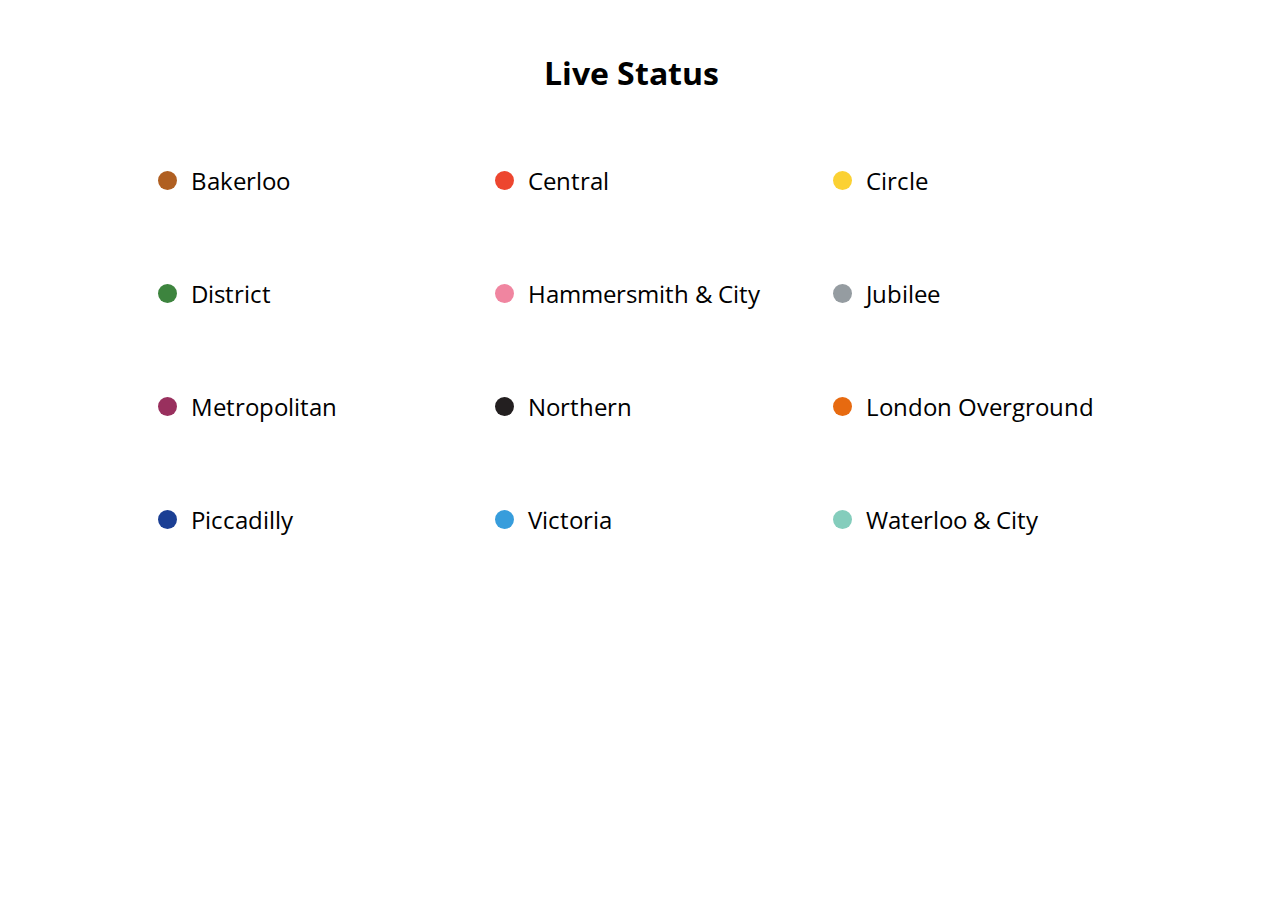
==== index.html @ aa016c88 "Flex display" ====
<!DOCTYPE html>
<html lang="en" dir="ltr">

<head>
  <title>Live Status</title>
  <meta charset="utf-8" />
  <link rel="stylesheet" type="text/css" href="css/stylesheet.css">
  <script type="text/javascript" src="https://cdnjs.cloudflare.com/ajax/libs/jquery/3.4.1/jquery.min.js"></script>
  <script type="text/javascript" src="https://cdnjs.cloudflare.com/ajax/libs/jquery-compat/3.0.0-alpha1/jquery.min.js"></script>
  <script src="js/scripts.js"></script>
  <link href="https://fonts.googleapis.com/css?family=Open+Sans:400,800&display=swap" rel="stylesheet">
</head>

<body>

  <div class="logo-title">
    <img class="logo" src="images/logo.svg" alt="">
    <h1 class="text-centerd">Live Status</h1>
  </div>

<div class="tube-list">
  <div class="tube">
    <span class="bakerloo"></span>
    <h2 class="title">Bakerloo</h2>
    <h3 class="statusbakerloo"></h3>
  </div>
  <div class="tube">
    <span class="central"></span>
    <h2 class="title">Central</h2>
    <h3 class="statuscentral"></h3>
  </div>
  <div class="tube">
    <span class="circle"></span>
    <h2 class="title">Circle</h2>
    <h3 class="statuscircle"></h3>
  </div>
</div>


<div class="tube-list">
  <div class="tube">
    <span class="district"></span>
    <h2 class="title">District</h2>
    <h3 class="statusdistrict"></h3>
  </div>
  <div class="tube">
    <span class="hammersmith"></span>
    <h2 class="title">Hammersmith & City</h2>
    <h3 class="statushammersmith"></h3>
  </div>
  <div class="tube">
    <span class="jubilee"></span>
    <h2 class="title">Jubilee</h2>
    <h3 class="statusjubilee"></h3>
  </div>
</div>


<div class="tube-list">
  <div class="tube">
    <span class="metropolitan"></span>
    <h2 class="title">Metropolitan</h2>
    <h3 class="statusmetropolitan"></h3>
  </div>
  <div class="tube">
    <span class="northern"></span>
    <h2 class="title">Northern</h2>
    <h3 class="statusnorthern"></h3>
  </div>
  <div class="tube">
      <span class="overground"></span>
      <h2 class="title">London Overground</h2>
      <h3 class="statusoverground"></h3>
    </div>
</div>


<div class="tube-list">
  <div class="tube">
      <span class="piccadilly"></span>
      <h2 class="title">Piccadilly</h2>
      <h3 class="statuspiccadilly"></h3>
    </div>
  <div class="tube">
    <span class="victoria"></span>
    <h2 class="title">Victoria</h2>
    <h3 class="statusvictoria"></h3>
  </div>
  <div class="tube">
    <span class="waterloo"></span>
    <h2 class="title">Waterloo & City</h2>
    <h3 class="statuswaterloo"></h3>
  </div>
</div>





</body>
</html>
---- css/stylesheet.css ----
body {
  font-family: 'Open Sans', sans-serif;
}

.bakerloo {
  height: 19px;
  width: 19px;
  background-color: #B05F21;
  border-radius: 50%;
  display: inline-block;
  margin-right:10px;
}
.central {
  height: 19px;
  width: 19px;
  background-color: #ED462F;
  border-radius: 50%;
  display: inline-block;
  margin-right:10px;
}
.circle {
  height: 19px;
  width: 19px;
  background-color: #FBD133;
  border-radius: 50%;
  display: inline-block;
  margin-right:10px;
}
.district {
  height: 19px;
  width: 19px;
  background-color: #3D843E;
  border-radius: 50%;
  display: inline-block;
  margin-right:10px;
}
.elizabeth {
  height: 19px;
  width: 19px;
  background-color: #6950A1;
  border-radius: 50%;
  display: inline-block;
  margin-right:10px;
}
.hammersmith {
  height: 19px;
  width: 19px;
  background-color: #F085A0;
  border-radius: 50%;
  display: inline-block;
  margin-right:10px;
}
.jubilee {
  height: 19px;
  width: 19px;
  background-color: #959CA1;
  border-radius: 50%;
  display: inline-block;
  margin-right:10px;
}
.metropolitan {
  height: 19px;
  width: 19px;
  background-color: #99305E;
  border-radius: 50%;
  display: inline-block;
  margin-right:10px;
}
.northern {
  height: 19px;
  width: 19px;
  background-color: #231F20;
  border-radius: 50%;
  display: inline-block;
  margin-right:10px;
}
.overground {
  height: 19px;
  width: 19px;
  background-color: #E76A10;
  border-radius: 50%;
  display: inline-block;
  margin-right:10px;
}
.piccadilly {
  height: 19px;
  width: 19px;
  background-color: #1B3F94;
  border-radius: 50%;
  display: inline-block;
  margin-right:10px;
}
.victoria {
  height: 19px;
  width: 19px;
  background-color: #379DDC;
  border-radius: 50%;
  display: inline-block;
  margin-right:10px;
}
.waterloo {
  height: 19px;
  width: 19px;
  background-color: #84CDBC;
  border-radius: 50%;
  display: inline-block;
  margin-right:10px;
}

.title {
  display: inline-block;
  margin-bottom:0;
}

h2 {
  font-weight: 400;
}
h3 {
  margin-top: 10px;
  margin-bottom: 0;
}

.logo-title {
  width: 192px;;
  margin: 0 auto;
}


.logo {
height: 80px;
}

}

.text-centered {
  text-align: center;
}

.tube {
  width:33.33%;
  padding-left: 24px;
  padding-right: 24px;
}

.tube-list {
  display: flex;
  margin-top: 50px;
  margin-right: 10%;
  margin-left: 10%;
}
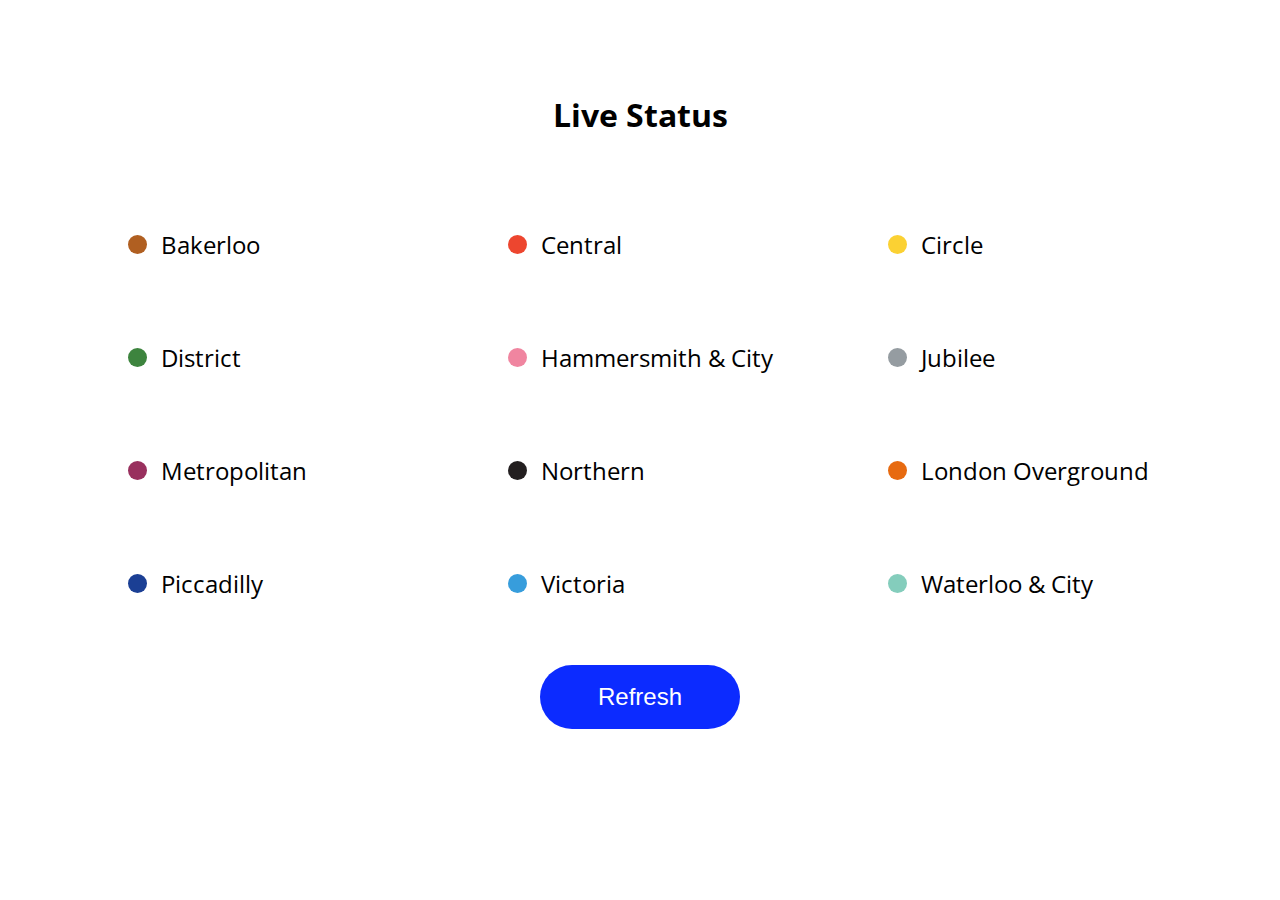
==== commit 2df8667c: "Grid and layout" ====
--- a/index.html
+++ b/index.html
@@ -12,90 +12,77 @@
 </head>
 
 <body>
-
-  <div class="logo-title">
+  <div class="logo-wrapper">
     <img class="logo" src="images/logo.svg" alt="">
-    <h1 class="text-centerd">Live Status</h1>
+  </div>
+  <h1 class="title">Live Status</h1>
+  <div class="tube-list">
+    <div class="tube">
+      <span class="bakerloo"></span>
+      <h2 class="tube-title">Bakerloo</h2>
+      <h3 class="statusbakerloo"></h3>
+    </div>
+    <div class="tube">
+      <span class="central"></span>
+      <h2 class="tube-title">Central</h2>
+      <h3 class="statuscentral"></h3>
+    </div>
+    <div class="tube">
+      <span class="circle"></span>
+      <h2 class="tube-title">Circle</h2>
+      <h3 class="statuscircle"></h3>
+    </div>
+    <div class="tube">
+      <span class="district"></span>
+      <h2 class="tube-title">District</h2>
+      <h3 class="statusdistrict"></h3>
+    </div>
+    <div class="tube">
+      <span class="hammersmith"></span>
+      <h2 class="tube-title">Hammersmith & City</h2>
+      <h3 class="statushammersmith"></h3>
+    </div>
+    <div class="tube">
+      <span class="jubilee"></span>
+      <h2 class="tube-title">Jubilee</h2>
+      <h3 class="statusjubilee"></h3>
+    </div>
+    <div class="tube">
+      <span class="metropolitan"></span>
+      <h2 class="tube-title">Metropolitan</h2>
+      <h3 class="statusmetropolitan"></h3>
+    </div>
+    <div class="tube">
+      <span class="northern"></span>
+      <h2 class="tube-title">Northern</h2>
+      <h3 class="statusnorthern"></h3>
+    </div>
+    <div class="tube">
+        <span class="overground"></span>
+        <h2 class="tube-title">London Overground</h2>
+        <h3 class="statusoverground"></h3>
+      </div>
+    <div class="tube">
+          <span class="piccadilly"></span>
+          <h2 class="tube-title">Piccadilly</h2>
+          <h3 class="statuspiccadilly"></h3>
+      </div>
+    <div class="tube">
+        <span class="victoria"></span>
+        <h2 class="tube-title">Victoria</h2>
+        <h3 class="statusvictoria"></h3>
+    </div>
+    <div class="tube">
+        <span class="waterloo"></span>
+        <h2 class="tube-title">Waterloo & City</h2>
+        <h3 class="statuswaterloo"></h3>
+    </div>
   </div>
 
-<div class="tube-list">
-  <div class="tube">
-    <span class="bakerloo"></span>
-    <h2 class="title">Bakerloo</h2>
-    <h3 class="statusbakerloo"></h3>
+  <!-- Button to refresh API -->
+  <div class="button-wrapper">
+    <button onclick="" class="button" type="button">Refresh</button>
   </div>
-  <div class="tube">
-    <span class="central"></span>
-    <h2 class="title">Central</h2>
-    <h3 class="statuscentral"></h3>
-  </div>
-  <div class="tube">
-    <span class="circle"></span>
-    <h2 class="title">Circle</h2>
-    <h3 class="statuscircle"></h3>
-  </div>
-</div>
-
-
-<div class="tube-list">
-  <div class="tube">
-    <span class="district"></span>
-    <h2 class="title">District</h2>
-    <h3 class="statusdistrict"></h3>
-  </div>
-  <div class="tube">
-    <span class="hammersmith"></span>
-    <h2 class="title">Hammersmith & City</h2>
-    <h3 class="statushammersmith"></h3>
-  </div>
-  <div class="tube">
-    <span class="jubilee"></span>
-    <h2 class="title">Jubilee</h2>
-    <h3 class="statusjubilee"></h3>
-  </div>
-</div>
-
-
-<div class="tube-list">
-  <div class="tube">
-    <span class="metropolitan"></span>
-    <h2 class="title">Metropolitan</h2>
-    <h3 class="statusmetropolitan"></h3>
-  </div>
-  <div class="tube">
-    <span class="northern"></span>
-    <h2 class="title">Northern</h2>
-    <h3 class="statusnorthern"></h3>
-  </div>
-  <div class="tube">
-      <span class="overground"></span>
-      <h2 class="title">London Overground</h2>
-      <h3 class="statusoverground"></h3>
-    </div>
-</div>
-
-
-<div class="tube-list">
-  <div class="tube">
-      <span class="piccadilly"></span>
-      <h2 class="title">Piccadilly</h2>
-      <h3 class="statuspiccadilly"></h3>
-    </div>
-  <div class="tube">
-    <span class="victoria"></span>
-    <h2 class="title">Victoria</h2>
-    <h3 class="statusvictoria"></h3>
-  </div>
-  <div class="tube">
-    <span class="waterloo"></span>
-    <h2 class="title">Waterloo & City</h2>
-    <h3 class="statuswaterloo"></h3>
-  </div>
-</div>
-
-
-
-
 
 </body>
 </html>
--- a/css/stylesheet.css
+++ b/css/stylesheet.css
@@ -1,150 +1,147 @@
 body {
   font-family: 'Open Sans', sans-serif;
+  margin: 0;
+  background-color: white;
 }
 
 .bakerloo {
+  background-color: #B05F21;
+}
+.central {
+  background-color: #ED462F;
+}
+.circle {
+  background-color: #FBD133;
+}
+.district {
+  background-color: #3D843E;
+}
+.elizabeth {
+  background-color: #6950A1;
+}
+.hammersmith {
+  background-color: #F085A0;
+}
+.jubilee {
+  background-color: #959CA1;
+}
+.metropolitan {
+  background-color: #99305E;
+}
+.northern {
+  background-color: #231F20;
+}
+.overground {
+  background-color: #E76A10;
+}
+.piccadilly {
+  background-color: #1B3F94;
+}
+.victoria {
+  background-color: #379DDC;
+}
+.waterloo {
+  background-color: #84CDBC;
+}
+
+/* styling for cv button */
+.button {
+  height: 64px;
+  font-size: 24px;
+  color: #fff;
+  background: #0C2BFF;
+  border-radius: 100px;
+  width: 200px;
+  cursor: pointer;
+  border: 0;
+  margin: 0 auto;
+
+  transition: color 0.3s ease; /* vendorless fallback */
+  -o-transition: color 0.3s ease; /* opera */
+  -ms-transition: color 0.3s ease; /* IE 10 */
+  -moz-transition: color 0.3s ease; /* Firefox */
+  -webkit-transition: color 0.3s ease; /*safari and chrome */
+
+  transition: background 0.3s ease; /* vendorless fallback */
+  -o-transition: background 0.3s ease; /* opera */
+  -ms-transition: background 0.3s ease; /* IE 10 */
+  -moz-transition: background 0.3s ease; /* Firefox */
+  -webkit-transition: background 0.3s ease; /*safari and chrome */
+}
+.button:hover {
+  background: #0922CC;
+  color: #fff;
+}
+.button:focus {
+  outline: 0;
+}
+.button-wrapper {
+  width: 200px;
+  margin: 0 auto;
+}
+
+span {
   height: 19px;
   width: 19px;
-  background-color: #B05F21;
   border-radius: 50%;
   display: inline-block;
   margin-right:10px;
 }
-.central {
-  height: 19px;
-  width: 19px;
-  background-color: #ED462F;
-  border-radius: 50%;
-  display: inline-block;
-  margin-right:10px;
+h1 {
+  font-size: 32px;
 }
-.circle {
-  height: 19px;
-  width: 19px;
-  background-color: #FBD133;
-  border-radius: 50%;
-  display: inline-block;
-  margin-right:10px;
-}
-.district {
-  height: 19px;
-  width: 19px;
-  background-color: #3D843E;
-  border-radius: 50%;
-  display: inline-block;
-  margin-right:10px;
-}
-.elizabeth {
-  height: 19px;
-  width: 19px;
-  background-color: #6950A1;
-  border-radius: 50%;
-  display: inline-block;
-  margin-right:10px;
-}
-.hammersmith {
-  height: 19px;
-  width: 19px;
-  background-color: #F085A0;
-  border-radius: 50%;
-  display: inline-block;
-  margin-right:10px;
-}
-.jubilee {
-  height: 19px;
-  width: 19px;
-  background-color: #959CA1;
-  border-radius: 50%;
-  display: inline-block;
-  margin-right:10px;
-}
-.metropolitan {
-  height: 19px;
-  width: 19px;
-  background-color: #99305E;
-  border-radius: 50%;
-  display: inline-block;
-  margin-right:10px;
-}
-.northern {
-  height: 19px;
-  width: 19px;
-  background-color: #231F20;
-  border-radius: 50%;
-  display: inline-block;
-  margin-right:10px;
-}
-.overground {
-  height: 19px;
-  width: 19px;
-  background-color: #E76A10;
-  border-radius: 50%;
-  display: inline-block;
-  margin-right:10px;
-}
-.piccadilly {
-  height: 19px;
-  width: 19px;
-  background-color: #1B3F94;
-  border-radius: 50%;
-  display: inline-block;
-  margin-right:10px;
-}
-.victoria {
-  height: 19px;
-  width: 19px;
-  background-color: #379DDC;
-  border-radius: 50%;
-  display: inline-block;
-  margin-right:10px;
-}
-.waterloo {
-  height: 19px;
-  width: 19px;
-  background-color: #84CDBC;
-  border-radius: 50%;
-  display: inline-block;
-  margin-right:10px;
-}
-
-.title {
-  display: inline-block;
-  margin-bottom:0;
-}
-
 h2 {
+  font-size: 24px;
   font-weight: 400;
 }
 h3 {
+  font-size: 18px;
   margin-top: 10px;
   margin-bottom: 0;
 }
 
-.logo-title {
-  width: 192px;;
-  margin: 0 auto;
+.logo {
+  height: 90px;
+}
+.logo-wrapper {
+  width: 90px;
+  margin: auto;
+  padding-top: 50px;
 }
 
-
-.logo {
-height: 80px;
-}
-
-}
-
-.text-centered {
+.title {
   text-align: center;
 }
 
-.tube {
-  width:33.33%;
-  padding-left: 24px;
-  padding-right: 24px;
+.tube-list {
+  display: inline-block;
+  padding-left: 10%;
+  padding-top: 50px;
+}
+.tube-title {
+  display: inline-block;
+  margin-bottom: 0;
 }
 
-.tube-list {
-  display: flex;
-  margin-top: 50px;
-  margin-right: 10%;
-  margin-left: 10%;
+/* Create four equal columns that floats next to each other */
+.tube {
+  float: left;
+  width: 33%;
+  padding-bottom: 50px;
+  display: inline-block;
 }
+
+/* On screens that are 992px wide or less, go from four columns to two columns */
+@media screen and (max-width: 992px) {
+  .tube {
+    width: 50%;
+  }
+}
+
+/* On screens that are 600px wide or less, make the columns stack on top of each other instead of next to each other */
+@media screen and (max-width: 600px) {
+  .tube {
+    width: 100%;
+    padding-top: 25px;
+  }
+}
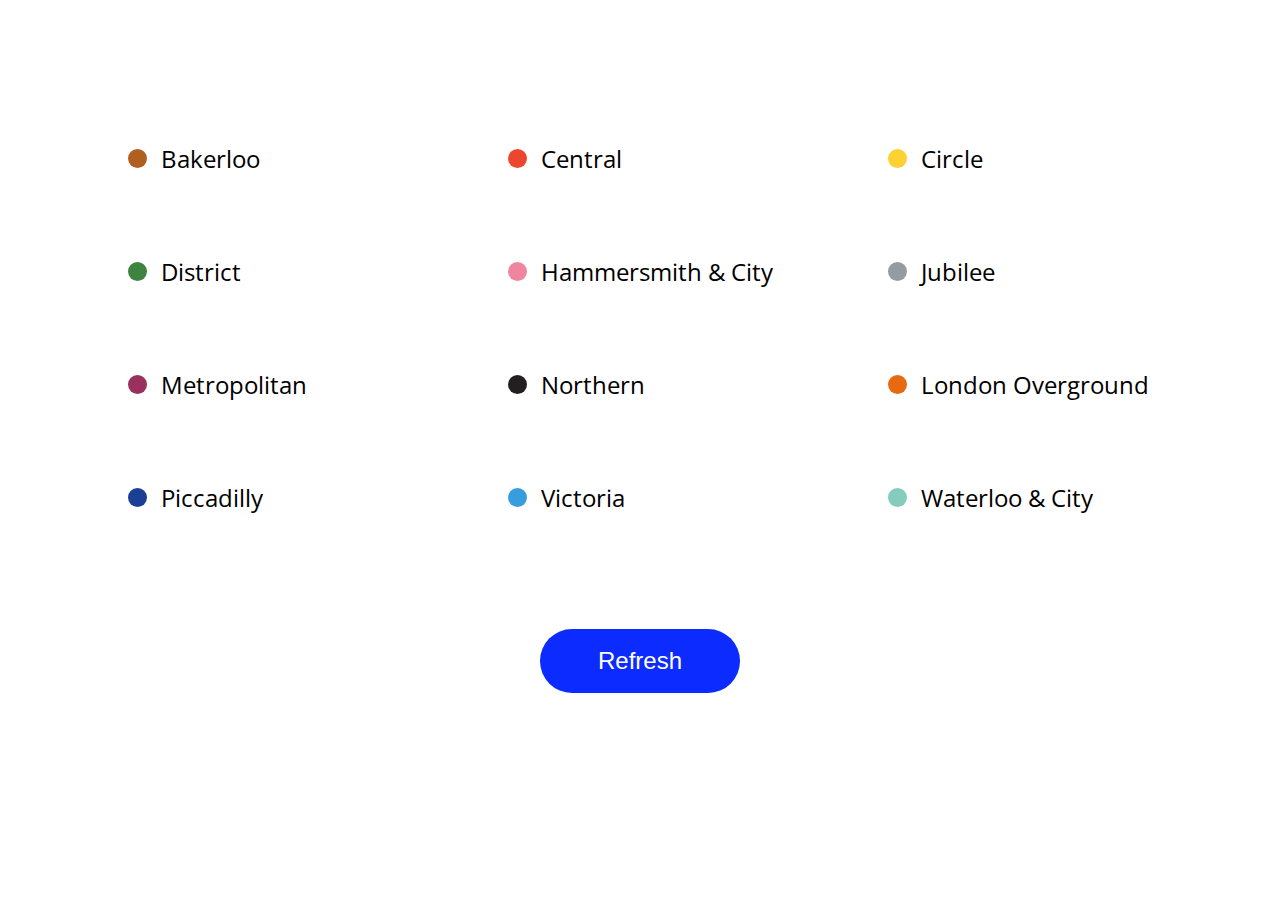
==== commit 4ef7ba30: "Comments added" ====
--- a/index.html
+++ b/index.html
@@ -12,10 +12,12 @@
 </head>
 
 <body>
+<!-- logo at the top -->
   <div class="logo-wrapper">
     <img class="logo" src="images/logo.svg" alt="">
   </div>
-  <h1 class="title">Live Status</h1>
+
+  <!-- wrapper of tube list -->
   <div class="tube-list">
     <div class="tube">
       <span class="bakerloo"></span>
--- a/css/stylesheet.css
+++ b/css/stylesheet.css
@@ -3,7 +3,27 @@
   margin: 0;
   background-color: white;
 }
+span {
+  height: 19px;
+  width: 19px;
+  border-radius: 50%;
+  display: inline-block;
+  margin-right:10px;
+}
+h1 {
+  font-size: 32px;
+}
+h2 {
+  font-size: 24px;
+  font-weight: 400;
+}
+h3 {
+  font-size: 18px;
+  margin-top: 10px;
+  margin-bottom: 0;
+}
 
+/* styles for tube dots */
 .bakerloo {
   background-color: #B05F21;
 }
@@ -78,52 +98,34 @@
 .button-wrapper {
   width: 200px;
   margin: 0 auto;
+  padding-bottom: 50px;
 }
 
-span {
-  height: 19px;
-  width: 19px;
-  border-radius: 50%;
-  display: inline-block;
-  margin-right:10px;
-}
-h1 {
-  font-size: 32px;
-}
-h2 {
-  font-size: 24px;
-  font-weight: 400;
-}
-h3 {
-  font-size: 18px;
-  margin-top: 10px;
-  margin-bottom: 0;
-}
-
+/* makes logo 90px */
 .logo {
   height: 90px;
 }
+
+/* centrally aligns logo */
 .logo-wrapper {
   width: 90px;
   margin: auto;
   padding-top: 50px;
 }
 
-.title {
-  text-align: center;
-}
-
+/* spacing for list of tubes */
 .tube-list {
   display: inline-block;
+  padding-top: 50px;
+  padding-bottom: 50px;
   padding-left: 10%;
-  padding-top: 50px;
 }
 .tube-title {
   display: inline-block;
   margin-bottom: 0;
 }
 
-/* Create four equal columns that floats next to each other */
+/* Create 3 equal columns that floats next to each other */
 .tube {
   float: left;
   width: 33%;
@@ -144,4 +146,15 @@
     width: 100%;
     padding-top: 25px;
   }
+  .logo-wrapper {
+    padding-top: 25px;
+  }
+  .tube-list {
+    display: inline-block;
+    padding-top: 0;
+    padding-left: 10%;
+  }
+  .tube {
+    padding-bottom: 0;
+  }
 }
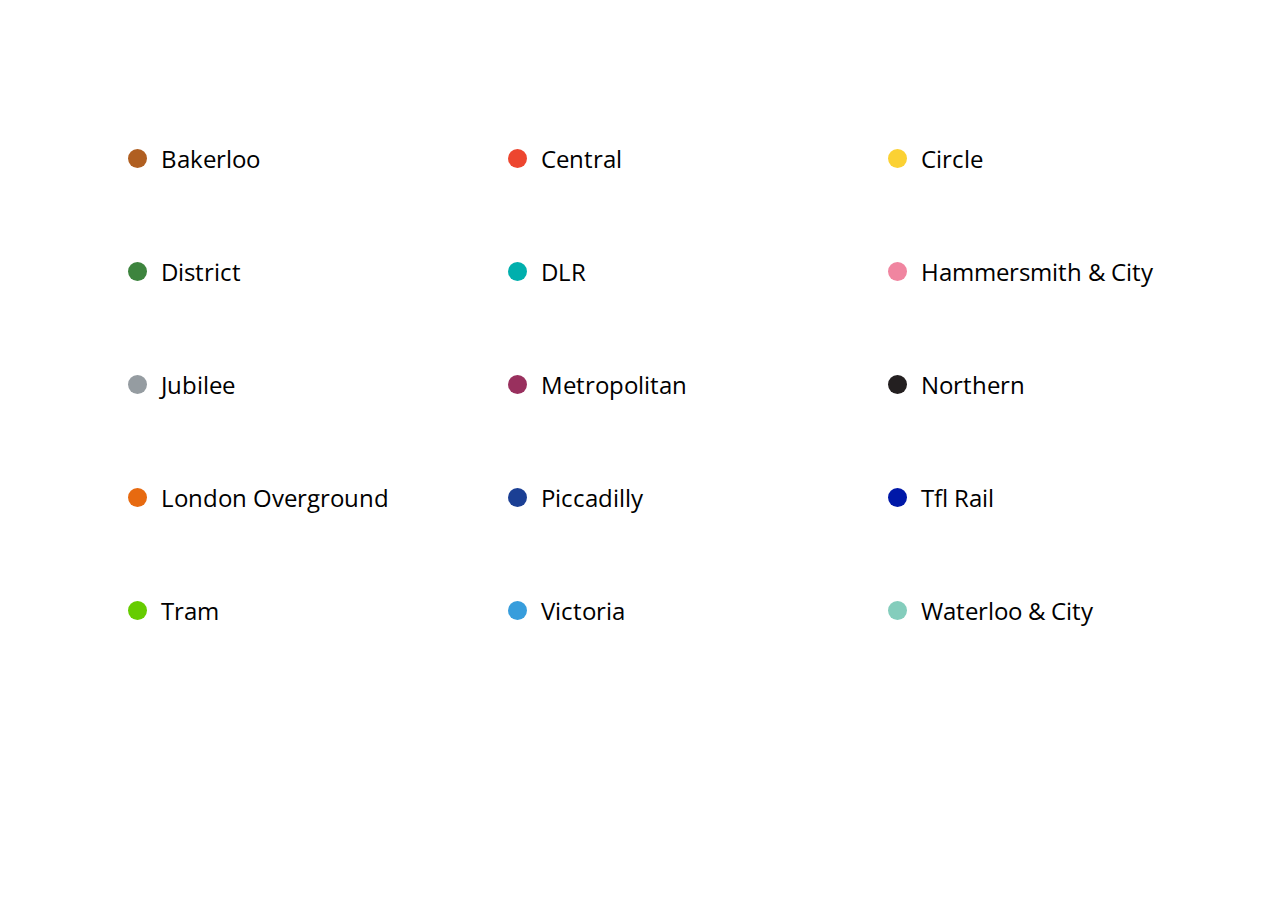
==== commit 0574d595: "Added more" ====
--- a/index.html
+++ b/index.html
@@ -17,8 +17,8 @@
     <img class="logo" src="images/logo.svg" alt="">
   </div>
 
-  <!-- wrapper of tube list -->
-  <div class="tube-list">
+  <!-- trains list -->
+  <div class="list">
     <div class="tube">
       <span class="bakerloo"></span>
       <h2 class="tube-title">Bakerloo</h2>
@@ -38,6 +38,11 @@
       <span class="district"></span>
       <h2 class="tube-title">District</h2>
       <h3 class="statusdistrict"></h3>
+    </div>
+    <div class="tube">
+          <span class="dlr"></span>
+          <h2 class="tube-title">DLR</h2>
+          <h3 class="statusdlr"></h3>
     </div>
     <div class="tube">
       <span class="hammersmith"></span>
@@ -70,6 +75,16 @@
           <h3 class="statuspiccadilly"></h3>
       </div>
     <div class="tube">
+        <span class="tfl-rail"></span>
+        <h2 class="tube-title">Tfl Rail</h2>
+        <h3 class="statusrail"></h3>
+    </div>
+    <div class="tube">
+        <span class="tram"></span>
+        <h2 class="tube-title">Tram</h2>
+        <h3 class="statustram"></h3>
+    </div>
+    <div class="tube">
         <span class="victoria"></span>
         <h2 class="tube-title">Victoria</h2>
         <h3 class="statusvictoria"></h3>
@@ -82,9 +97,9 @@
   </div>
 
   <!-- Button to refresh API -->
-  <div class="button-wrapper">
+  <!-- <div class="button-wrapper">
     <button onclick="" class="button" type="button">Refresh</button>
-  </div>
+  </div> -->
 
 </body>
 </html>
--- a/css/stylesheet.css
+++ b/css/stylesheet.css
@@ -9,9 +9,6 @@
   border-radius: 50%;
   display: inline-block;
   margin-right:10px;
-}
-h1 {
-  font-size: 32px;
 }
 h2 {
   font-size: 24px;
@@ -63,6 +60,24 @@
 .waterloo {
   background-color: #84CDBC;
 }
+.dlr {
+  background-color: #00AFAD;
+}
+.tfl-rail {
+  background-color: #0018A8;
+}
+.tram {
+  background-color: #66CC00;
+}
+
+/* colour code for status text */
+.bad {
+  color: blue;
+}
+.good {
+  color: black;
+}
+
 
 /* styling for cv button */
 .button {
@@ -114,7 +129,7 @@
 }
 
 /* spacing for list of tubes */
-.tube-list {
+.list {
   display: inline-block;
   padding-top: 50px;
   padding-bottom: 50px;
@@ -149,7 +164,7 @@
   .logo-wrapper {
     padding-top: 25px;
   }
-  .tube-list {
+  .list {
     display: inline-block;
     padding-top: 0;
     padding-left: 10%;
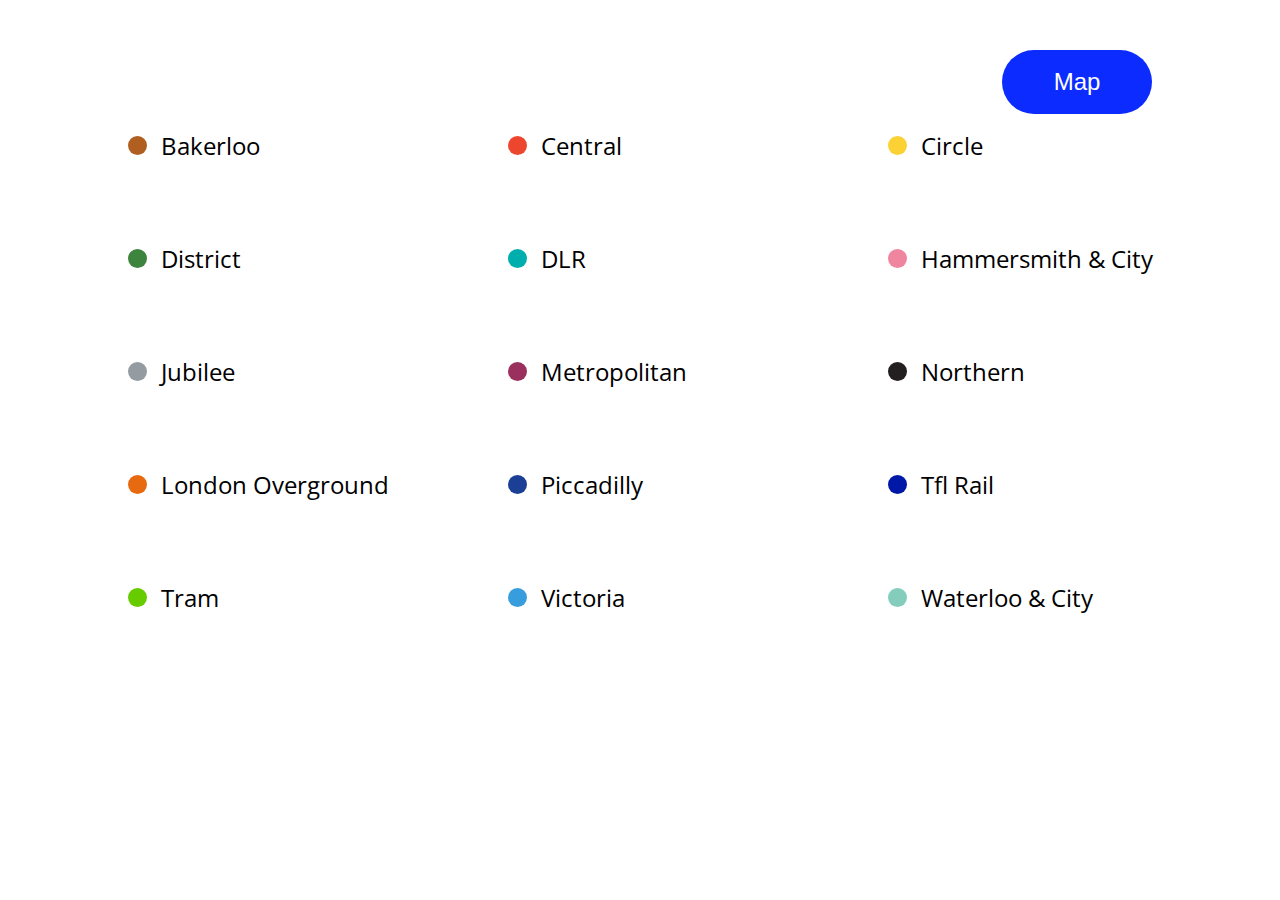
==== commit a169db48: "Added map, colour codes added" ====
--- a/index.html
+++ b/index.html
@@ -15,6 +15,11 @@
 <!-- logo at the top -->
   <div class="logo-wrapper">
     <img class="logo" src="images/logo.svg" alt="">
+  </div>
+
+  <!-- Button to see map -->
+  <div class="sticky-button">
+    <button onclick="location.href='maps.html'" class="button" type="button">Map</button>
   </div>
 
   <!-- trains list -->
@@ -96,10 +101,6 @@
     </div>
   </div>
 
-  <!-- Button to refresh API -->
-  <!-- <div class="button-wrapper">
-    <button onclick="" class="button" type="button">Refresh</button>
-  </div> -->
 
 </body>
 </html>
--- a/css/stylesheet.css
+++ b/css/stylesheet.css
@@ -70,23 +70,19 @@
   background-color: #66CC00;
 }
 
-/* colour code for status text */
-.bad {
-  color: blue;
-}
-.good {
-  color: black;
+/* makes text colour red */
+.statusbad {
+  color: #0C2BFF;
 }
 
-
-/* styling for cv button */
+/* styling for button */
 .button {
   height: 64px;
   font-size: 24px;
   color: #fff;
   background: #0C2BFF;
   border-radius: 100px;
-  width: 200px;
+  width: 150px;
   cursor: pointer;
   border: 0;
   margin: 0 auto;
@@ -110,10 +106,12 @@
 .button:focus {
   outline: 0;
 }
-.button-wrapper {
-  width: 200px;
-  margin: 0 auto;
-  padding-bottom: 50px;
+
+/* makes button sticky */
+.sticky-button {
+  position: fixed;
+  top: 50px;
+  right: 10%;
 }
 
 /* makes logo 90px */
@@ -124,17 +122,20 @@
 /* centrally aligns logo */
 .logo-wrapper {
   width: 90px;
-  margin: auto;
-  padding-top: 50px;
+  padding-left: 10%;
+  margin: 0;
+  padding-top: 37px;
 }
 
-/* spacing for list of tubes */
+/* spacing for list */
 .list {
   display: inline-block;
   padding-top: 50px;
   padding-bottom: 50px;
   padding-left: 10%;
 }
+
+/* makes title align with dot */
 .tube-title {
   display: inline-block;
   margin-bottom: 0;
@@ -148,7 +149,7 @@
   display: inline-block;
 }
 
-/* On screens that are 992px wide or less, go from four columns to two columns */
+/* On screens that are 992px wide or less, go from 3 columns to 2 columns */
 @media screen and (max-width: 992px) {
   .tube {
     width: 50%;
@@ -161,9 +162,6 @@
     width: 100%;
     padding-top: 25px;
   }
-  .logo-wrapper {
-    padding-top: 25px;
-  }
   .list {
     display: inline-block;
     padding-top: 0;
@@ -173,3 +171,8 @@
     padding-bottom: 0;
   }
 }
+
+
+.statuswaterloobad {
+  color: red;
+}
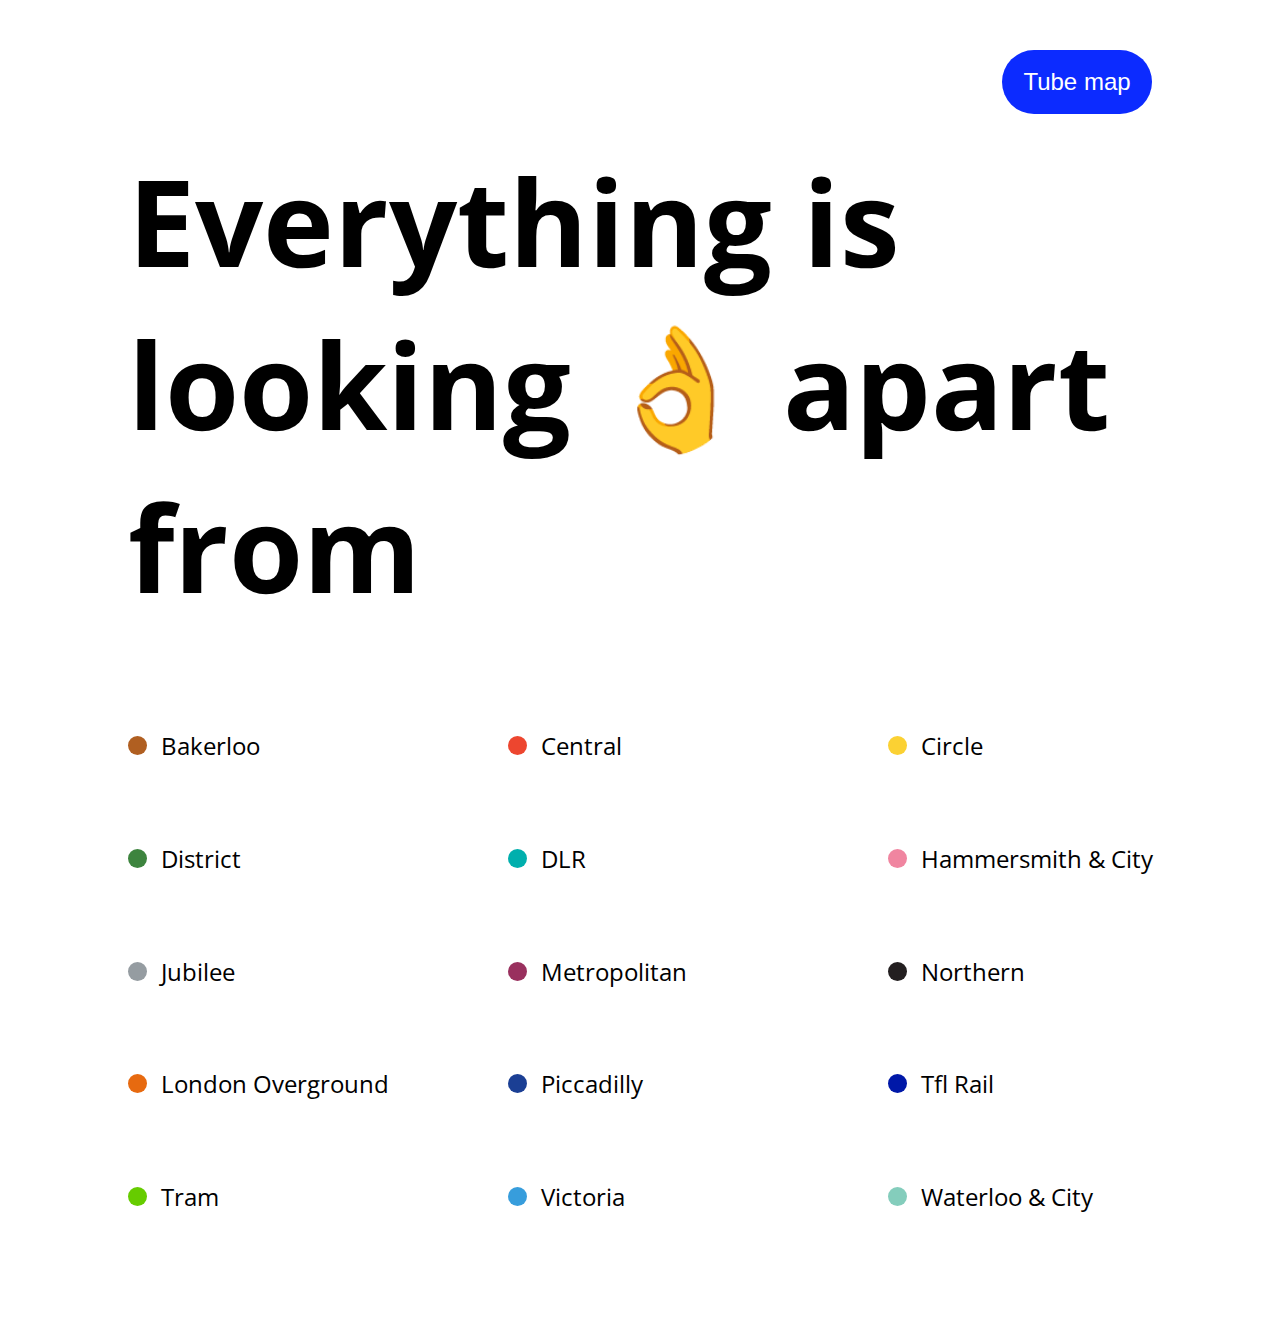
==== commit e7415817: "Added intro text" ====
--- a/index.html
+++ b/index.html
@@ -9,6 +9,7 @@
   <script type="text/javascript" src="https://cdnjs.cloudflare.com/ajax/libs/jquery-compat/3.0.0-alpha1/jquery.min.js"></script>
   <script src="js/scripts.js"></script>
   <link href="https://fonts.googleapis.com/css?family=Open+Sans:400,800&display=swap" rel="stylesheet">
+  <meta name="viewport" content="width=device-width, initial-scale=1">
 </head>
 
 <body>
@@ -19,8 +20,13 @@
 
   <!-- Button to see map -->
   <div class="sticky-button">
-    <button onclick="location.href='maps.html'" class="button" type="button">Map</button>
+    <button onclick="location.href='maps.html'" class="button" type="button">Tube map</button>
   </div>
+
+<!-- Intro text -->
+<div class="content-width">
+  <h1>Everything is looking 👌 apart from</h1>
+</div>
 
   <!-- trains list -->
   <div class="list">
--- a/css/stylesheet.css
+++ b/css/stylesheet.css
@@ -9,6 +9,9 @@
   border-radius: 50%;
   display: inline-block;
   margin-right:10px;
+}
+h1 {
+  font-size: 120px;
 }
 h2 {
   font-size: 24px;
@@ -70,11 +73,6 @@
   background-color: #66CC00;
 }
 
-/* makes text colour red */
-.statusbad {
-  color: #0C2BFF;
-}
-
 /* styling for button */
 .button {
   height: 64px;
@@ -127,10 +125,20 @@
   padding-top: 37px;
 }
 
+/* spacing for intro */
+.content-width {
+  padding-left: 10%;
+  padding-right: 10%;
+}
+
+/* hides div */
+.noShow {
+  display: none;
+}
+
 /* spacing for list */
 .list {
   display: inline-block;
-  padding-top: 50px;
   padding-bottom: 50px;
   padding-left: 10%;
 }
@@ -151,13 +159,21 @@
 
 /* On screens that are 992px wide or less, go from 3 columns to 2 columns */
 @media screen and (max-width: 992px) {
+  h1 {
+    font-size: 72px;
+    }
   .tube {
-    width: 50%;
-  }
+      width: 50%;
+    }
 }
 
 /* On screens that are 600px wide or less, make the columns stack on top of each other instead of next to each other */
 @media screen and (max-width: 600px) {
+  h1 {
+      font-size: 56px;
+      margin-top: 25px;
+      margin-bottom: 0;
+    }
   .tube {
     width: 100%;
     padding-top: 25px;
@@ -171,8 +187,3 @@
     padding-bottom: 0;
   }
 }
-
-
-.statuswaterloobad {
-  color: red;
-}
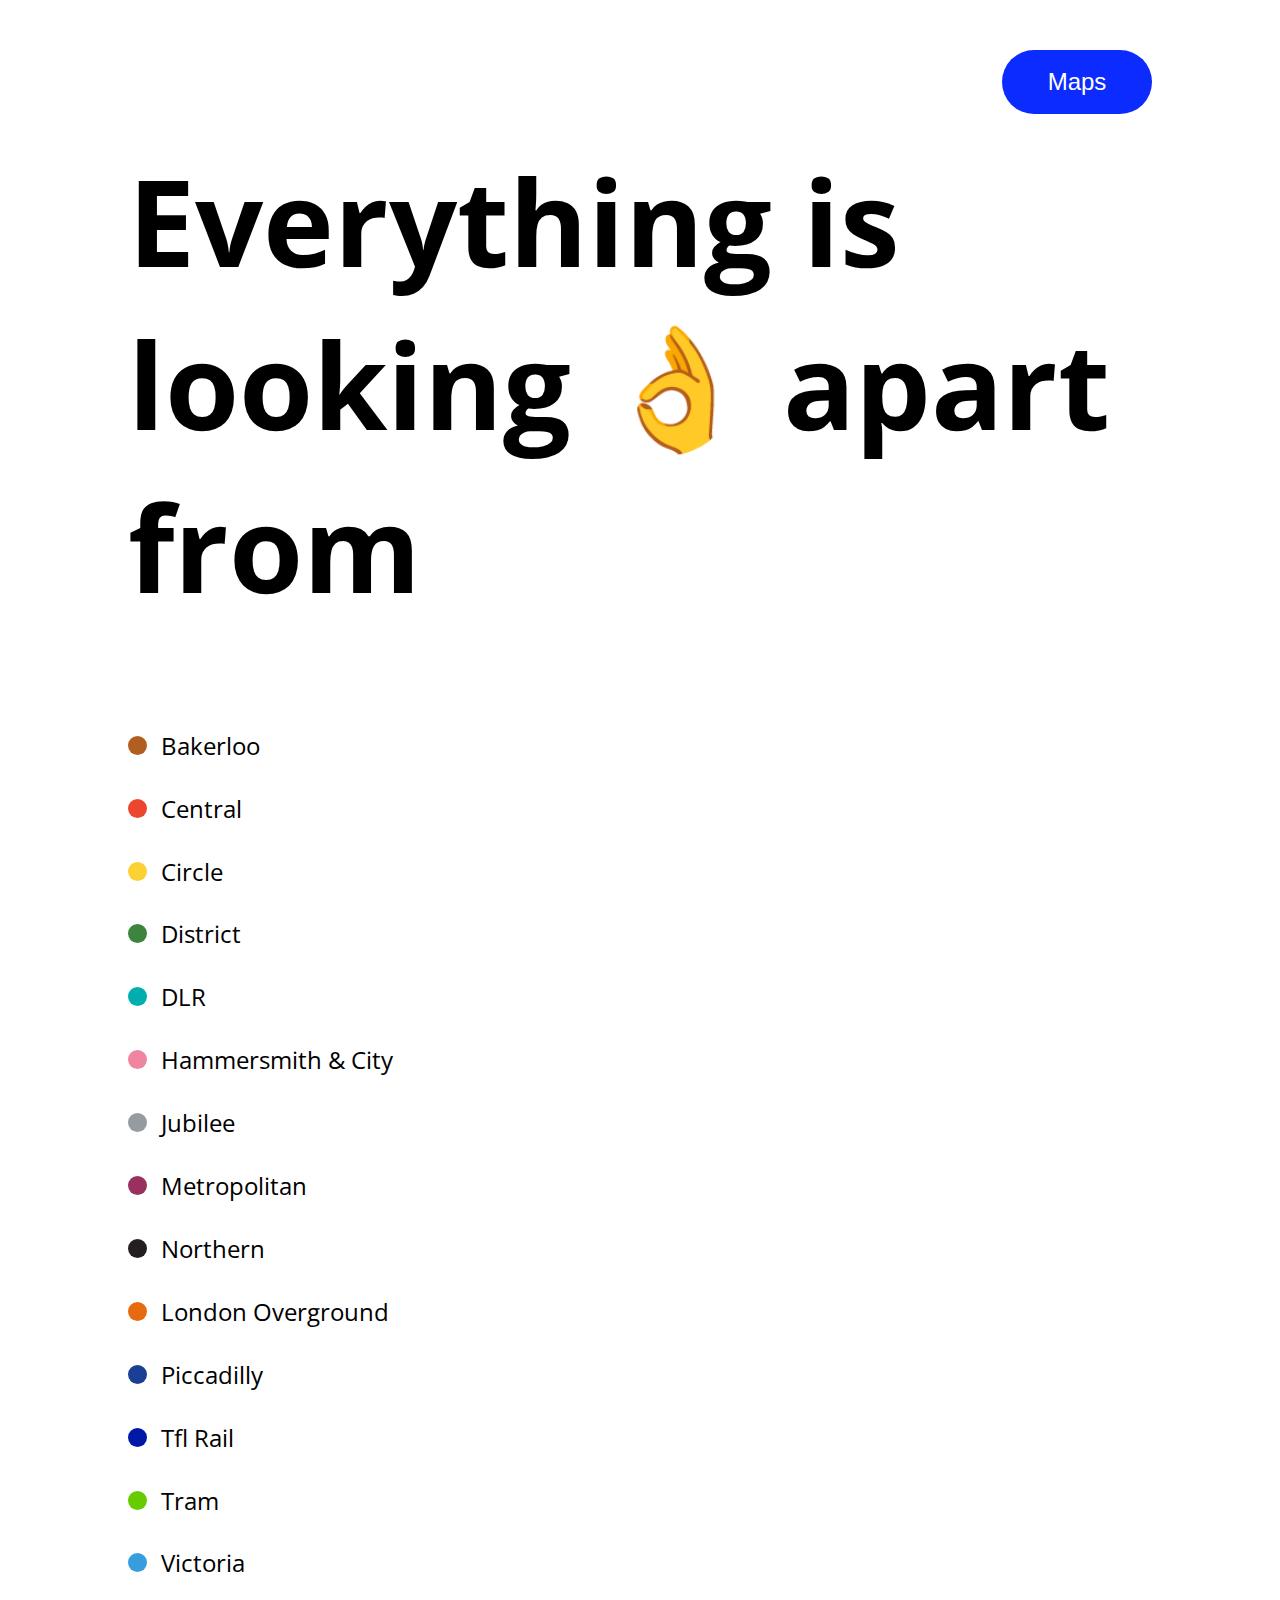
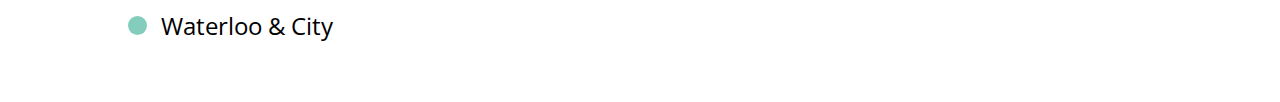
==== commit 1965b40a: "Update index.html" ====
--- a/index.html
+++ b/index.html
@@ -20,7 +20,7 @@
 
   <!-- Button to see map -->
   <div class="sticky-button">
-    <button onclick="location.href='maps.html'" class="button" type="button">Tube map</button>
+    <button onclick="location.href='maps.html'" class="button" type="button">Maps</button>
   </div>
 
 <!-- Intro text -->
@@ -30,77 +30,77 @@
 
   <!-- trains list -->
   <div class="list">
-    <div class="tube">
+    <div class="tube-bakerloo">
       <span class="bakerloo"></span>
       <h2 class="tube-title">Bakerloo</h2>
       <h3 class="statusbakerloo"></h3>
     </div>
-    <div class="tube">
+    <div class="tube-central">
       <span class="central"></span>
       <h2 class="tube-title">Central</h2>
       <h3 class="statuscentral"></h3>
     </div>
-    <div class="tube">
+    <div class="tube-circle">
       <span class="circle"></span>
       <h2 class="tube-title">Circle</h2>
       <h3 class="statuscircle"></h3>
     </div>
-    <div class="tube">
+    <div class="tube-district">
       <span class="district"></span>
       <h2 class="tube-title">District</h2>
       <h3 class="statusdistrict"></h3>
     </div>
-    <div class="tube">
+    <div class="tube-dlr">
           <span class="dlr"></span>
           <h2 class="tube-title">DLR</h2>
           <h3 class="statusdlr"></h3>
     </div>
-    <div class="tube">
+    <div class="tube-hammersmith">
       <span class="hammersmith"></span>
       <h2 class="tube-title">Hammersmith & City</h2>
       <h3 class="statushammersmith"></h3>
     </div>
-    <div class="tube">
+    <div class="tube-jubilee">
       <span class="jubilee"></span>
       <h2 class="tube-title">Jubilee</h2>
       <h3 class="statusjubilee"></h3>
     </div>
-    <div class="tube">
+    <div class="tube-metropolitan">
       <span class="metropolitan"></span>
       <h2 class="tube-title">Metropolitan</h2>
       <h3 class="statusmetropolitan"></h3>
     </div>
-    <div class="tube">
+    <div class="tube-northern">
       <span class="northern"></span>
       <h2 class="tube-title">Northern</h2>
       <h3 class="statusnorthern"></h3>
     </div>
-    <div class="tube">
+    <div class="tube-overground">
         <span class="overground"></span>
         <h2 class="tube-title">London Overground</h2>
         <h3 class="statusoverground"></h3>
       </div>
-    <div class="tube">
+    <div class="tube-piccadilly">
           <span class="piccadilly"></span>
           <h2 class="tube-title">Piccadilly</h2>
           <h3 class="statuspiccadilly"></h3>
       </div>
-    <div class="tube">
+    <div class="tube-rail">
         <span class="tfl-rail"></span>
         <h2 class="tube-title">Tfl Rail</h2>
         <h3 class="statusrail"></h3>
     </div>
-    <div class="tube">
+    <div class="tube-tram">
         <span class="tram"></span>
         <h2 class="tube-title">Tram</h2>
         <h3 class="statustram"></h3>
     </div>
-    <div class="tube">
+    <div class="tube-victoria">
         <span class="victoria"></span>
         <h2 class="tube-title">Victoria</h2>
         <h3 class="statusvictoria"></h3>
     </div>
-    <div class="tube">
+    <div class="tube-waterloo">
         <span class="waterloo"></span>
         <h2 class="tube-title">Waterloo & City</h2>
         <h3 class="statuswaterloo"></h3>
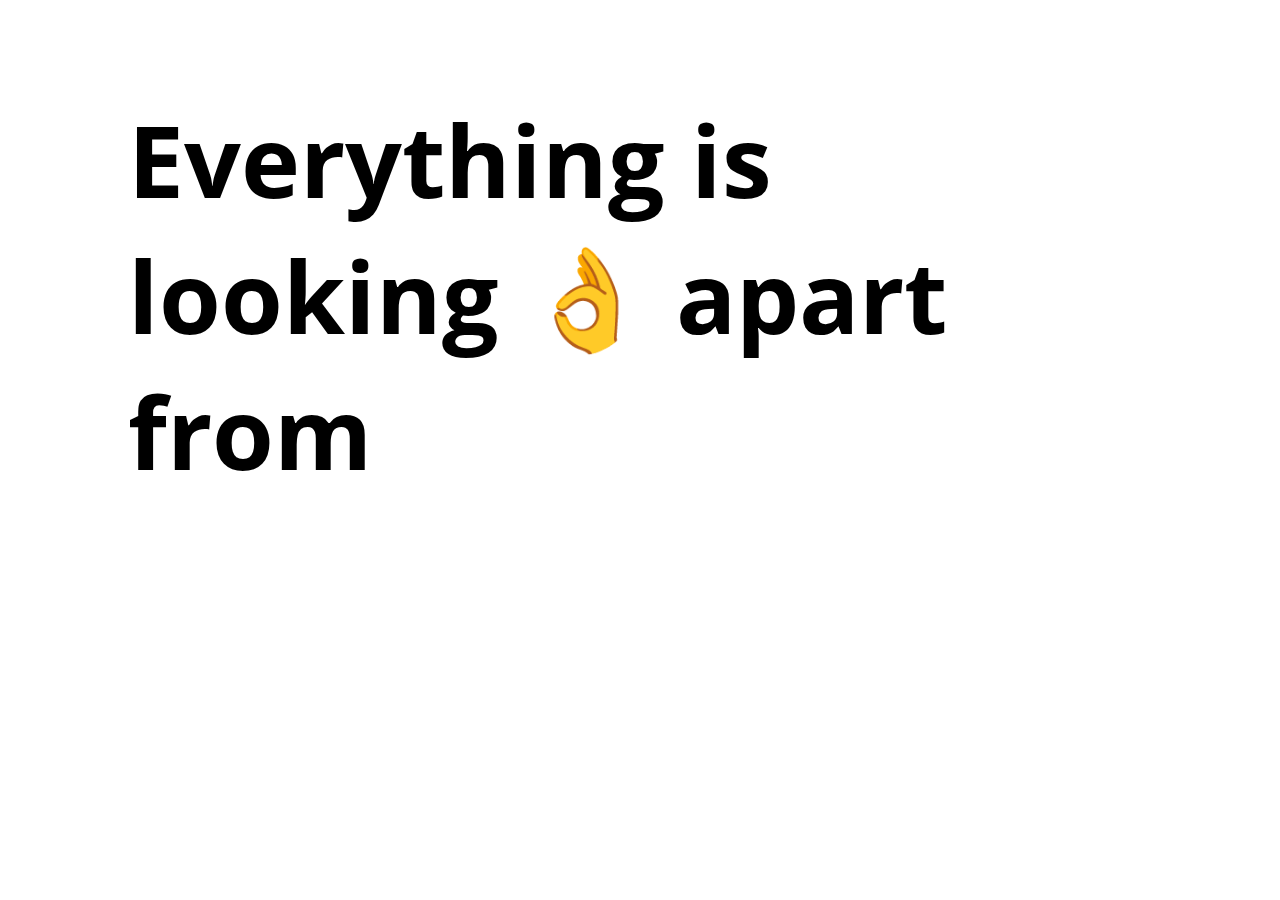
==== commit 9664a7c7: "Cleaned up CSS" ====
--- a/index.html
+++ b/index.html
@@ -2,7 +2,7 @@
 <html lang="en" dir="ltr">
 
 <head>
-  <title>Live Status</title>
+  <title>Live Tube Status</title>
   <meta charset="utf-8" />
   <link rel="stylesheet" type="text/css" href="css/stylesheet.css">
   <script type="text/javascript" src="https://cdnjs.cloudflare.com/ajax/libs/jquery/3.4.1/jquery.min.js"></script>
@@ -13,100 +13,24 @@
 </head>
 
 <body>
-<!-- logo at the top -->
+  <!-- logo at the top -->
   <div class="logo-wrapper">
     <img class="logo" src="images/logo.svg" alt="">
   </div>
 
   <!-- Button to see map -->
-  <div class="sticky-button">
+  <!-- <div class="sticky-button">
     <button onclick="location.href='maps.html'" class="button" type="button">Maps</button>
+  </div> -->
+
+  <!-- Intro text -->
+  <div class="content-width">
+  <h1>Everything is looking 👌 apart from</h1>
   </div>
-
-<!-- Intro text -->
-<div class="content-width">
-  <h1>Everything is looking 👌 apart from</h1>
-</div>
 
   <!-- trains list -->
   <div class="list">
-    <div class="tube-bakerloo">
-      <span class="bakerloo"></span>
-      <h2 class="tube-title">Bakerloo</h2>
-      <h3 class="statusbakerloo"></h3>
-    </div>
-    <div class="tube-central">
-      <span class="central"></span>
-      <h2 class="tube-title">Central</h2>
-      <h3 class="statuscentral"></h3>
-    </div>
-    <div class="tube-circle">
-      <span class="circle"></span>
-      <h2 class="tube-title">Circle</h2>
-      <h3 class="statuscircle"></h3>
-    </div>
-    <div class="tube-district">
-      <span class="district"></span>
-      <h2 class="tube-title">District</h2>
-      <h3 class="statusdistrict"></h3>
-    </div>
-    <div class="tube-dlr">
-          <span class="dlr"></span>
-          <h2 class="tube-title">DLR</h2>
-          <h3 class="statusdlr"></h3>
-    </div>
-    <div class="tube-hammersmith">
-      <span class="hammersmith"></span>
-      <h2 class="tube-title">Hammersmith & City</h2>
-      <h3 class="statushammersmith"></h3>
-    </div>
-    <div class="tube-jubilee">
-      <span class="jubilee"></span>
-      <h2 class="tube-title">Jubilee</h2>
-      <h3 class="statusjubilee"></h3>
-    </div>
-    <div class="tube-metropolitan">
-      <span class="metropolitan"></span>
-      <h2 class="tube-title">Metropolitan</h2>
-      <h3 class="statusmetropolitan"></h3>
-    </div>
-    <div class="tube-northern">
-      <span class="northern"></span>
-      <h2 class="tube-title">Northern</h2>
-      <h3 class="statusnorthern"></h3>
-    </div>
-    <div class="tube-overground">
-        <span class="overground"></span>
-        <h2 class="tube-title">London Overground</h2>
-        <h3 class="statusoverground"></h3>
-      </div>
-    <div class="tube-piccadilly">
-          <span class="piccadilly"></span>
-          <h2 class="tube-title">Piccadilly</h2>
-          <h3 class="statuspiccadilly"></h3>
-      </div>
-    <div class="tube-rail">
-        <span class="tfl-rail"></span>
-        <h2 class="tube-title">Tfl Rail</h2>
-        <h3 class="statusrail"></h3>
-    </div>
-    <div class="tube-tram">
-        <span class="tram"></span>
-        <h2 class="tube-title">Tram</h2>
-        <h3 class="statustram"></h3>
-    </div>
-    <div class="tube-victoria">
-        <span class="victoria"></span>
-        <h2 class="tube-title">Victoria</h2>
-        <h3 class="statusvictoria"></h3>
-    </div>
-    <div class="tube-waterloo">
-        <span class="waterloo"></span>
-        <h2 class="tube-title">Waterloo & City</h2>
-        <h3 class="statuswaterloo"></h3>
-    </div>
   </div>
-
 
 </body>
 </html>
--- a/css/stylesheet.css
+++ b/css/stylesheet.css
@@ -3,6 +3,8 @@
   margin: 0;
   background-color: white;
 }
+
+/* makes a circle for tube line */
 span {
   height: 19px;
   width: 19px;
@@ -10,12 +12,17 @@
   display: inline-block;
   margin-right:10px;
 }
+
+/* font sizes */
 h1 {
-  font-size: 120px;
+  font-size: 100px;
+  margin-top: 32px;
+  margin-bottom: 32px;
 }
 h2 {
   font-size: 24px;
   font-weight: 400;
+  margin-top: 24px;
 }
 h3 {
   font-size: 18px;
@@ -23,7 +30,7 @@
   margin-bottom: 0;
 }
 
-/* styles for tube dots */
+/* styles for tube span */
 .bakerloo {
   background-color: #B05F21;
 }
@@ -39,7 +46,7 @@
 .elizabeth {
   background-color: #6950A1;
 }
-.hammersmith {
+.hammersmith-city {
   background-color: #F085A0;
 }
 .jubilee {
@@ -51,7 +58,7 @@
 .northern {
   background-color: #231F20;
 }
-.overground {
+.london-overground {
   background-color: #E76A10;
 }
 .piccadilly {
@@ -60,7 +67,7 @@
 .victoria {
   background-color: #379DDC;
 }
-.waterloo {
+.waterloo-city {
   background-color: #84CDBC;
 }
 .dlr {
@@ -71,6 +78,30 @@
 }
 .tram {
   background-color: #66CC00;
+}
+
+/* changes status font colour */
+.status-color {
+  color:#0C2BFF;
+}
+
+/* lays out each tube div 1/3 width */
+.tube-layout {
+  float: left;
+  width: 33%;
+  padding-bottom: 50px;
+  display: inline-block;
+}
+
+/* spacing for list */
+.list {
+  padding-left: 10%;
+}
+
+/* makes title align with dot */
+.tube-title {
+  display: inline-block;
+  margin-bottom: 0;
 }
 
 /* styling for button */
@@ -119,7 +150,6 @@
 
 /* centrally aligns logo */
 .logo-wrapper {
-  width: 90px;
   padding-left: 10%;
   margin: 0;
   padding-top: 37px;
@@ -131,38 +161,12 @@
   padding-right: 10%;
 }
 
-/* hides div */
-.noShow {
-  display: none;
-}
-
-/* spacing for list */
-.list {
-  display: inline-block;
-  padding-bottom: 50px;
-  padding-left: 10%;
-}
-
-/* makes title align with dot */
-.tube-title {
-  display: inline-block;
-  margin-bottom: 0;
-}
-
-/* Create 3 equal columns that floats next to each other */
-.tube {
-  float: left;
-  width: 33%;
-  padding-bottom: 50px;
-  display: inline-block;
-}
-
 /* On screens that are 992px wide or less, go from 3 columns to 2 columns */
 @media screen and (max-width: 992px) {
   h1 {
     font-size: 72px;
     }
-  .tube {
+    .tube-layout {
       width: 50%;
     }
 }
@@ -170,20 +174,15 @@
 /* On screens that are 600px wide or less, make the columns stack on top of each other instead of next to each other */
 @media screen and (max-width: 600px) {
   h1 {
-      font-size: 56px;
-      margin-top: 25px;
-      margin-bottom: 0;
+      font-size: 48px;
+      margin-top: 24px;
+      margin-bottom: 24px;
     }
-  .tube {
+  .tube-layout {
     width: 100%;
-    padding-top: 25px;
-  }
-  .list {
-    display: inline-block;
-    padding-top: 0;
-    padding-left: 10%;
-  }
-  .tube {
     padding-bottom: 0;
   }
+  .logo {
+    height: 72px;
+  }
 }
